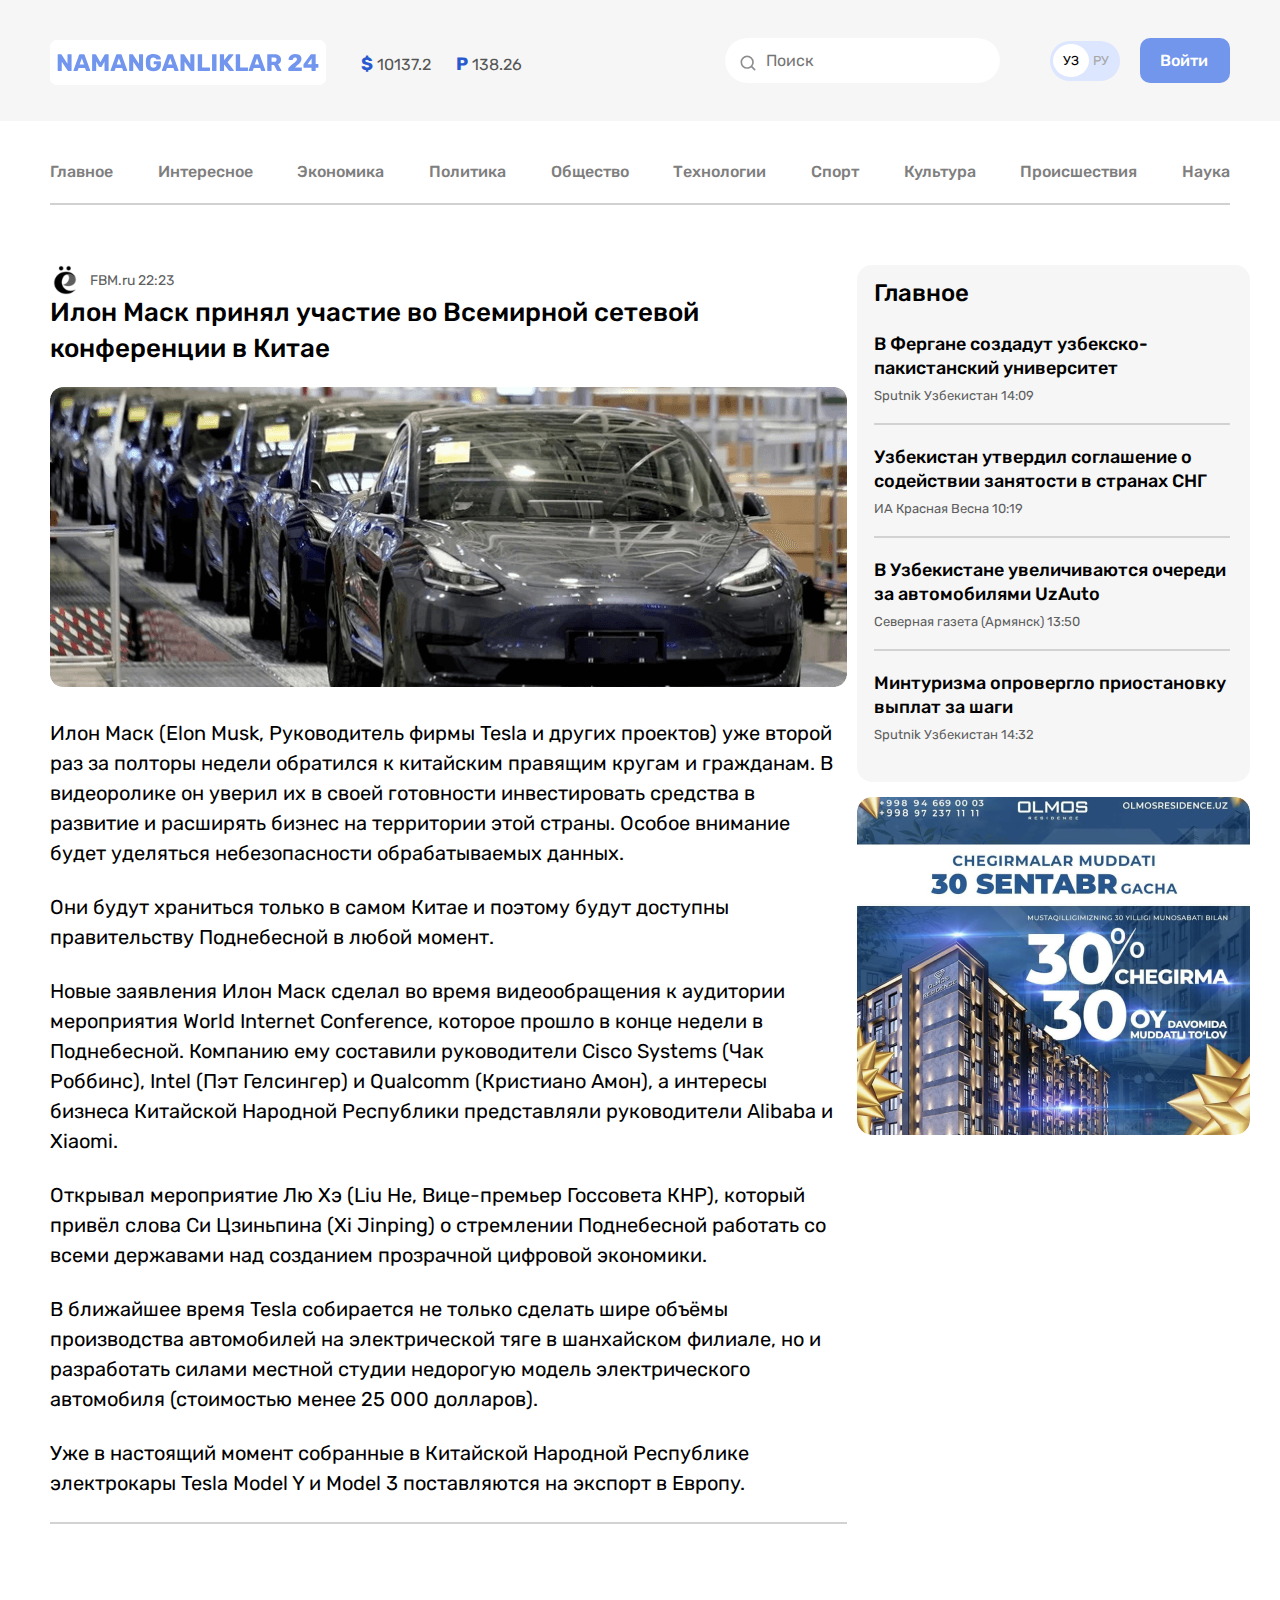
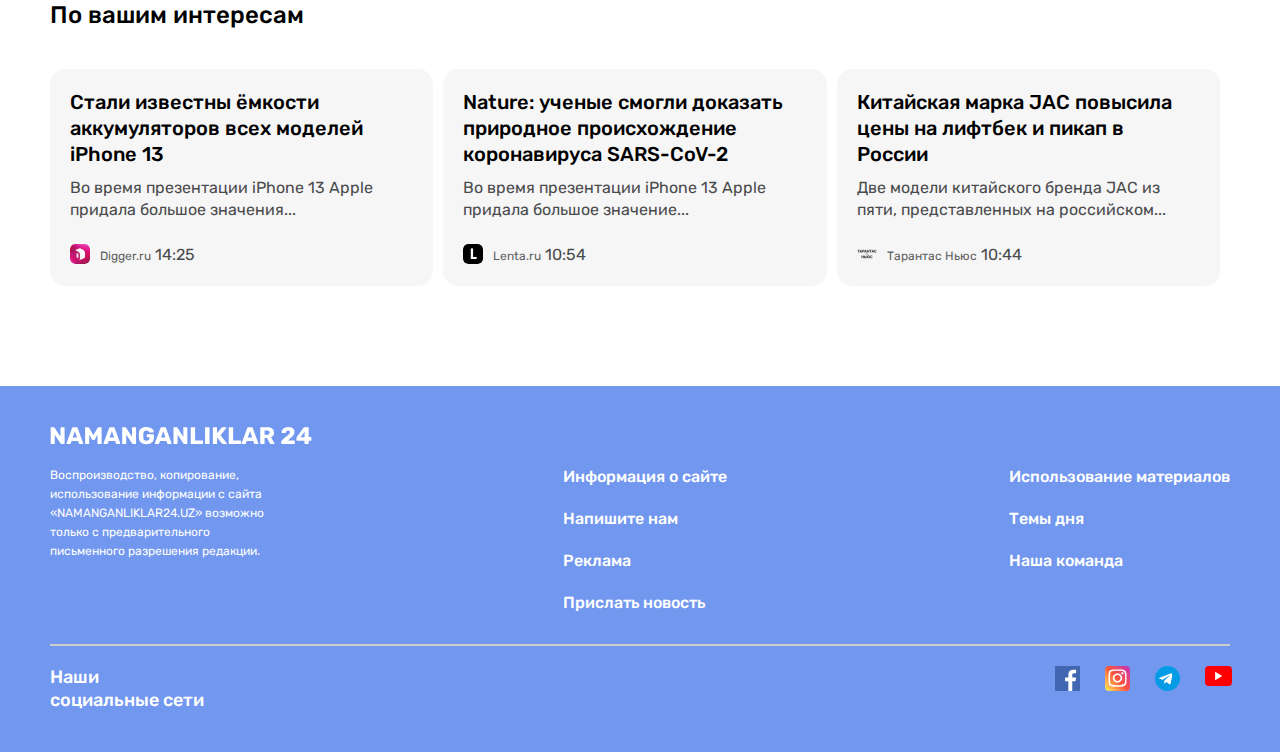
==== article.html @ f20edb1c "Add site contact, article and interecno files" ====
<!DOCTYPE html>
<html lang="ru">

<head>
  <meta charset="UTF-8" />
  <meta http-equiv="X-UA-Compatible" content="IE=edge" />
  <meta name="viewport" content="width=device-width, initial-scale=1.0" />
  <title>Namanganliklar</title>

  <!-- FONT AWESOME LINK  -->
  <link rel="stylesheet" href="https://cdnjs.cloudflare.com/ajax/libs/font-awesome/6.0.0-beta3/css/all.min.css"
    integrity="sha512-Fo3rlrZj/k7ujTnHg4CGR2D7kSs0v4LLanw2qksYuRlEzO+tcaEPQogQ0KaoGN26/zrn20ImR1DfuLWnOo7aBA=="
    crossorigin="anonymous" referrerpolicy="no-referrer" />

  <!-- GOOGLE FONTS   -->
  <link rel="preconnect" href="https://fonts.googleapis.com" />
  <link rel="preconnect" href="https://fonts.gstatic.com" crossorigin />
  <link href="https://fonts.googleapis.com/css2?family=Rubik:wght@400;500;700&display=swap" rel="stylesheet" />

  <!-- Css Styles   -->
  <link rel="stylesheet" href="css/normalize.css" />
  <link rel="stylesheet" href="css/styles.css" />
</head>

<body>

  <!-- SITE HEADER Start  -->
  <header class="site-header">
    <div class="site-header__top">
      <div class="container header-container">
        <div class="site-header-right">
          <a class="site-logo" href="index.html">
            <img class="site-logo-img" src="images/site-logo-img.svg" alt="SiteLogoRasm" width="276" height="45" />
          </a>

          <div class="rates-content">
            <div class="rates-wrap">
              <strong class="dollar-icon">$</strong>
              <span class="dollar-number">10137.2</span>
            </div>
            <div class="rates-wrap">
              <strong class="dollar-icon">P</strong>
              <span class="dollar-number">138.26</span>
            </div>
          </div>
        </div>
        <div class="site-header-left">

          <!-- GLOBAL SEARCH Start   -->
          <form class="site-global-search" action="https://echo.htmlacademy.ru">
            <input class="site-global-search-input" type="text" placeholder="Поиск" aria-label="Поиск" required />
          </form>
          <span class="selectionLang">
            <a class="langUz" href="#">уз</a>
            <a class="langRu" href="#">ру</a>
          </span>
          <a href="#" class="site-header-btn">Войти</a>
        </div>
      </div>
    </div>

    <!-- NAV Start  -->
    <nav class="site-header-nav">
      <div class="container">
        <ul class="site-nav-list">
          <li class="site-nav-item">
            <a class="site-nav-item-link" href="./index.html">Главное</a>
          </li>
          <li class="site-nav-item">
            <a class="site-nav-item-link" href="./interecno.html">Интересное</a>
          </li>
          <li class="site-nav-item">
            <a class="site-nav-item-link" href="#">Экономика</a>
          </li>
          <li class="site-nav-item">
            <a class="site-nav-item-link" href="#">Политика</a>
          </li>
          <li class="site-nav-item">
            <a class="site-nav-item-link" href="#">Общество</a>
          </li>
          <li class="site-nav-item">
            <a class="site-nav-item-link" href="#">Технологии</a>
          </li>
          <li class="site-nav-item">
            <a class="site-nav-item-link" href="#">Спорт</a>
          </li>
          <li class="site-nav-item">
            <a class="site-nav-item-link" href="#">Культура</a>
          </li>
          <li class="site-nav-item">
            <a class="site-nav-item-link" href="#">Происшествия</a>
          </li>
          <li class="site-nav-item">
            <a class="site-nav-item-link" href="#">Наука</a>
          </li>
        </ul>

        <hr class="site-line" />
      </div>
    </nav>

  </header>

  <!-- MAIN Start  -->
  <main class="site-main">

    <!-- MajorNews Section Start   -->
    <section class="majorNews">
      <div class="container">

        <div class="majorNews-container article-content">
          <di class="majorNews-article-left-cards-content">

            <div class="article-icon-content">
              <img class="article-icon-wrap-img" src="./article-images/aricle-icon.svg" alt="icon major news" width="30"
                height="30" />
              <span class="article-icon-source-info-wrap">
                <span class="article-icon-source-info">FBM.ru</span>
                <time datetime="2021-11-10T14:37:00">22:23</time>
              </span>
            </div>

            <h2 class="article-left-card-header">
              Илон Маск принял участие во Всемирной сетевой конференции в Китае
            </h2>
            <div class="majorNews-article-left-card">


              <img class="majorNews-article-left-card-img" src="./article-images/Rectangle-car-img.png"
                alt="qora mashinalar rasmi" width="797" height="300"
                srcset="./article-images/Rectangle-car-img.png 1x, ./article-images/Rectangle-car-img@2x.png 2x">

              <p class="majorNews-article-left-card-info">
                Илон Маск (Elon Musk, Руководитель фирмы Tesla и других проектов) уже второй раз за полторы недели
                обратился к китайским правящим кругам и гражданам. В видеоролике он уверил их в своей готовности
                инвестировать средства в развитие и расширять бизнес на территории этой страны. Особое внимание будет
                уделяться небезопасности обрабатываемых данных.
              </p>

              <p class="majorNews-article-left-card-info">
                Они будут храниться только в самом Китае и поэтому будут доступны правительству Поднебесной в любой
                момент.
              </p>

              <p class="majorNews-article-left-card-info">
                Новые заявления Илон Маск сделал во время видеообращения к аудитории мероприятия World Internet
                Conference, которое прошло в конце недели в Поднебесной. Компанию ему составили руководители Cisco
                Systems (Чак Роббинс), Intel (Пэт Гелсингер) и Qualcomm (Кристиано Амон), а интересы бизнеса Китайской
                Народной Республики представляли руководители Alibaba и Xiaomi.
              </p>

              <p class="majorNews-article-left-card-info">
                Открывал мероприятие Лю Хэ (Liu He, Вице-премьер Госсовета КНР), который привёл слова Си Цзиньпина (Xi
                Jinping) о стремлении Поднебесной работать со всеми державами над созданием прозрачной цифровой
                экономики.
              </p>

              <p class="majorNews-article-left-card-info">
                В ближайшее время Tesla собирается не только сделать шире объёмы производства автомобилей на
                электрической тяге в шанхайском филиале, но и разработать силами местной студии недорогую модель
                электрического автомобиля (стоимостью менее 25 000 долларов).
              </p>

              <p class="majorNews-article-left-card-info info-last-child">
                Уже в настоящий момент собранные в Китайской Народной Республике электрокары Tesla Model Y и Model 3
                поставляются на экспорт в Европу.
              </p>

              <hr class="majorNews-article-line">
            </div>
          </di>

          <div class="majorNews-right-cards-content">
            <div class="majorNews-right-card">
              <dl>
                <dt>
                  <h3 class="majorNews-right-card-heading">Главное</h3>
                </dt>
              </dl>

              <div class="majorNews-right-card-info-wrap">
                <h3 class="majorNews-right-card-title">
                  В Фергане создадут узбекско-пакистанский университет
                </h3>
                <p class="majorNews-right-card-subtitle">
                  Sputnik Узбекистан 14:09
                </p>
              </div>

              <hr class="majorNews-right-card-line" />

              <div class="majorNews-right-card-info-wrap">
                <h3 class="majorNews-right-card-title">
                  Узбекистан утвердил соглашение о содействии занятости в
                  странах СНГ
                </h3>
                <p class="majorNews-right-card-subtitle">
                  ИА Красная Весна 10:19
                </p>
              </div>

              <hr class="majorNews-right-card-line" />

              <div class="majorNews-right-card-info-wrap">
                <h3 class="majorNews-right-card-title">
                  В Узбекистане увеличиваются очереди за автомобилями UzAuto
                </h3>
                <p class="majorNews-right-card-subtitle">
                  Северная газета (Армянск) 13:50
                </p>
              </div>

              <hr class="majorNews-right-card-line" />

              <div class="majorNews-right-card-info-wrap">
                <h3 class="majorNews-right-card-title">
                  Минтуризма опровергло приостановку выплат за шаги
                </h3>
                <p class="majorNews-right-card-subtitle">
                  Sputnik Узбекистан 14:32
                </p>
              </div>
            </div>

            <aside class="majorNews-rihgt-aside">
              <img class="majorNews-rihgt-aside-img" src="./images/majorNews-aside-img.png" alt="reklama rasmlari"
                srcset="
                    ./images/majorNews-aside-img.png    1x,
                    ./images/majorNews-aside-img@2x.png 2x
                  " />
            </aside>
          </div>
        </div>

      </div>

      <div class="container">
        <h3 class="acticle-cards-list-header">По вашим интересам</h3>
        <ul class="article-cards-list">

          <li class="article-cards-item">
            <h3 class="article-cards-item-title">Стали известны ёмкости аккумуляторов всех моделей iPhone 13</h3>
            <p class="article-cards-item-subtitle">Во время презентации iPhone 13 Apple придала большое значения...</p>

            <div class="majorNews-card-footer">
              <img class="majorNews-card-info-img-icon" src="./images/digger-logo.svg" alt="icon major news" width="20"
                height="20" />
              <div class="majorNews-card-source-wrapper">
                <span class="majorNews-card-source-info">Digger.ru</span>
                <time datetime="2021-11-10T14:37:00">14:25</time>
              </div>
            </div>
          </li>

          <li class="article-cards-item">
            <h3 class="article-cards-item-title">Nature: ученые смогли доказать природное происхождение коронавируса
              SARS-CoV-2</h3>
            <p class="article-cards-item-subtitle">Во время презентации iPhone 13 Apple придала большое значение...</p>

            <div class="majorNews-card-footer">
              <img class="majorNews-card-info-img-icon" src="./images/lenta-logo.svg" alt="icon major news" width="20"
                height="20" />
              <div class="majorNews-card-source-wrapper">
                <span class="majorNews-card-source-info">Lenta.ru</span>
                <time datetime="2021-11-10T14:37:00">10:54</time>
              </div>
            </div>
          </li>

          <li class="article-cards-item">
            <h3 class="article-cards-item-title">Китайская марка JAC повысила цены на лифтбек и пикап в <br> России</h3>
            <p class="article-cards-item-subtitle">Две модели китайского бренда JAC из пяти, представленных на
              российском...</p>

            <div class="majorNews-card-footer">
              <img class="majorNews-card-info-img-icon" src="./images/Тарантас-logo.svg" alt="icon major news"
                width="20" height="20" />
              <div class="majorNews-card-source-wrapper">
                <span class="majorNews-card-source-info">Тарантас Ньюс</span>
                <time datetime="2021-11-10T14:37:00">10:44</time>
              </div>
            </div>
          </li>

        </ul>
      </div>

    </section>
  </main>

  <!-- SITE FOOTER START  -->
  <footer class="site-footer">

    <div class="container">
      <a class="site-footer-logo-link" href="#">
        <img class="site-footer-logo-img" src="./images/site-logo-footer.svg" alt="site logo">
      </a>

      <div class="site-footer-top-list">
        <div class="site-footer-top-item">
          <p class="site-footer-top-item-info">
            Воспроизводство, копирование, использование информации с сайта «NAMANGANLIKLAR24.UZ» возможно только с
            предварительного письменного разрешения редакции.
          </p>
        </div>

        <div class="site-footer-top-item">

          <ul class="site-footer-top-links-list">
            <li class="site-footer-top-links-item">
              <a class="site-footer-top-link" href="#">Информация о сайте</a>
            </li>
            <li class="site-footer-top-links-item">
              <a class="site-footer-top-link" href="./contact.html">Напишите нам</a>
            </li>
            <li class="site-footer-top-links-item">
              <a class="site-footer-top-link" href="#">Реклама</a>
            </li>
            <li class="site-footer-top-links-item">
              <a class="site-footer-top-link" href="#">Прислать новость</a>
            </li>

          </ul>
        </div>

        <div class="site-footer-top-item">

          <ul class="site-footer-top-links-list">
            <li class="site-footer-top-links-item">
              <a class="site-footer-top-link" href="#">Использование материалов</a>
            </li>
            <li class="site-footer-top-links-item">
              <a class="site-footer-top-link" href="#">Темы дня</a>
            </li>
            <li class="site-footer-top-links-item">
              <a class="site-footer-top-link" href="#">Наша команда</a>
            </li>
          </ul>

        </div>
      </div>

      <hr class="site-footer-line">

      <div class="site-footer-bottom">
        <div class="site-footer-title-wrap">
          <h4 class="site-footer-bottom-title">Наши<br> социальные сети</h4>
        </div>

        <ul class="site-footer-socials-list">
          <li class="site-footer-socials-item">
            <a class="site-footer-social-item-link" href="#">
              <img class="site-footer-social-img facebook-icon" src="./images/facebook-icon.svg" alt="facebook rasmi">
            </a>
          </li>

          <li class="site-footer-socials-item">
            <a class="site-footer-social-item-link" href="#">
              <img class="site-footer-social-img instagramm-icon" src="./images/instagramm-icon.svg"
                alt="istagramm rasmi">
            </a>
          </li>

          <li class="site-footer-socials-item">
            <a class="site-footer-social-item-link" href="#">
              <img class="site-footer-social-img telegramm-icon" src="./images/telegramm-icon.svg" alt="telegram rasmi">
            </a>
          </li>

          <li class="site-footer-socials-item">
            <a class="site-footer-social-item-link" href="#">
              <img class="site-footer-social-img youtebe-icon" src="./images/youtebe.svg" alt="youtebe rasmi">
            </a>
          </li>

        </ul>
      </div>
    </div>
    </div>
  </footer>


</body>

</html>
---- css/styles.css ----
/* _______________________________ B.R.R ______________________________________ */
/* GLOBAL CSS  */
* {
  margin: 0;
  padding: 0;
  box-sizing: border-box !important;
}

*:focus {
  outline: 2px dotted blue;
  outline-offset: 3px;
}

html {
  height: 100%;
}

body {
  display: flex;
  flex-direction: column;
  height: 100%;
  margin: 0;
  padding: 0;
  background-color: #fff;
  font-family: "Rubik", "Arial", sans-serif;
  font-size: 16px;
  font-weight: 400;
  line-height: 22px;
  color: #4a4b4c;
}

.container {
  width: 100%;
  max-width: 1300px;
  margin-left: auto;
  margin-right: auto;
  padding-left: 50px;
  padding-right: 50px;
  box-sizing: border-box;
}

/* SITE HEADER Css Start   */
.site-header__top {
  background-color: #f6f6f6;
  padding-top: 30px;
  padding-bottom: 30px;
}

.header-container {
  display: flex;
  align-items: center;
  justify-content: space-between;
}

.site-header-right {
  display: flex;
}

.site-logo {
  text-decoration: none;
  padding-top: 10px;
}

.site-logo-img {
  width: 276px;
  height: 45px;
  border-radius: 7px;
  background-color: #fff;
}

.rates-content {
  display: flex;
  align-items: center;
  justify-content: space-between;
  margin-left: 35px;
  margin-top: 8px;
}

.rates-wrap {
  margin: 0;
  padding: 0;
  margin-left: 25px;
  padding-top: 13px;
  margin-bottom: 13px;
}

.rates-wrap:not(:last-child) {
  margin-left: 0px;
}

.dollar-icon {
  font-style: normal;
  font-weight: bold;
  font-size: 18px;
  line-height: 19px;
  color: #2959ce;
}

.dollar-number {
  color: #555;
  font-size: 16px;
}

.site-header-left {
  display: flex;
}

/* GLOBAL SEARCH CSS Start   */
.site-global-search {
  margin-right: 25px;
}

.site-global-search-input {
  width: 275px;
  height: 45px;
  border-radius: 60px;
  line-height: normal;
  border: 0px;
  padding: 15px 0px 15px 41px;
  background-image: url("/images/site-header-search.icon.svg");
  background-repeat: no-repeat;
  background-position-x: 15px;
  background-position-y: 17px;
}

.selectionLang {
  width: 70px;
  height: 40px;
  display: inline-block;
  padding: 0px;
  padding-top: 8px;
  padding-left: 2px;
  background-color: #dce6ff;
  border-radius: 39px;
  text-align: center;
  margin-left: 25px;
  margin-top: 3px;
}

.langUz {
  width: 30px;
  height: 30px;
  margin-top: 5px;
  margin-left: -10px;
  padding: 9px 10px;
  background-color: #fff;
  text-decoration: none;
  border-radius: 50%;
  font-style: normal;
  font-weight: normal;
  font-size: 13px;
  line-height: 15px;
  color: #000;
  text-transform: uppercase;
}

.langRu {
  padding: 0;
  margin-top: 5px;
  text-decoration: none;
  font-style: normal;
  font-weight: normal;
  font-size: 13px;
  line-height: 15px;
  color: #a6a6a6;
  text-transform: uppercase;
}

.site-header-btn {
  width: 90px;
  height: 45px;
  border-radius: 10px;
  border: 0px;
  padding: 13px 20px;
  background-color: #7296ec;
  color: #fff;
  font-style: normal;
  font-weight: 500;
  font-size: 16px;
  line-height: 19px;
  margin-left: 20px;
  text-decoration: none;
}

.site-header-btn:hover {
  opacity: 0.8;
}

.site-header-btn:hover {
  opacity: 0.6;
}

/* SITE NAV Css Start  */
.site-header-nav {
  padding-top: 40px;
}

.site-nav-list {
  display: flex;
  flex-wrap: wrap;
  justify-content: space-between;
  list-style-type: none;
  margin: 0;
  padding: 0;
}
.site-nav-item:not(:first-child) {
  margin-left: 34.5px;
  padding-bottom: 20px;
}

.site-nav-item-link {
  text-decoration: none;
  font-style: normal;
  font-weight: 500;
  text-align: center;
  color: #7f7f7f;
}

.site-nav-item-link:hover {
  color: #2959ce;
  opacity: 0.8;
}

.site-nav-item-link:active {
  opacity: 0.6;
}

.site-line {
  border: 0px;
  height: 2px;
  background-color: #d1d1d1;
}

/* SITE ASIDE Css Strat   */
.site-header-aside {
  padding: 30px;
  margin-top: 10px;
  background-color: #fff;
}

.aside-banner-link {
  display: flex;
}

.aside-banner-img {
  width: 100%;
  display: block;
  border-radius: 9px;
  object-fit: contain;
}

.aside-banner-img:hover {
  opacity: 0.8;
}

.aside-banner-img:active {
  opacity: 0.6;
}

/* SITE MAIN CSS Start   */
.site-main {
  flex-grow: 1;
}

/* NEW SECTION CSS Start  */
.top-news {
  padding-top: 50px;
}

.news-grid {
  display: flex;
  flex-wrap: wrap;
  margin-left: -10px;
}

.news-grid-aricle {
  display: flex;
  flex-direction: column;
  width: 393px;
  padding: 20px 17px 15px;
  margin-left: 10px;
  margin-bottom: 10px;
}

.news-grid-card {
  background-color: #f6f6f6;
  border-radius: 15px;
}

.news-card-title {
  font-size: 20px;
  font-weight: 500;
  line-height: 26px;
  margin-top: 0;
  margin-bottom: 10px;
}

.news-card-title-link {
  text-decoration: none;
  color: #000;
}

.news-card-title-link:hover {
  color: #2959ce;
  opacity: 0.8;
}

.news-card-title-link:active {
  opacity: 0.6;
}

.news-card-text {
  margin-top: 0;
  margin-bottom: 15px;
}

.news-card-img-link {
  display: flex;
  margin-top: auto;
}

.news-card-img {
  display: inline-block;
  width: 100%;
  margin-bottom: 15px;
  border-radius: 10px;
  object-fit: contain;
}

.news-card-img:hover {
  opacity: 0.8;
}

.news-card-img:active {
  opacity: 0.6;
}

.article-card-footer {
  display: flex;
  align-items: center;
}

.card-footer-source-icon-img {
  margin-right: 10px;
}

/* SITE ASIDE CSS START  */
.aside-container {
  padding-top: 60px;
  display: flex;
  align-items: center;
  justify-content: center;
}

.site-aside-content {
  width: 100%;
  max-width: 1050px;
  background-image: url("../images/aside-card-img.png");
  background-repeat: no-repeat;
  display: flex;
}

.site-aside-text {
  margin: 0;
  padding: 24px 397px 2px 29px;
  font-style: normal;
  font-weight: 500;
  font-size: 20px;
  line-height: 26px;
  color: #000000;
}

.site-aside-link {
  margin: 25px 71px 25px 0px;
  padding: 13px 30px;
  display: inline-block;
  font-style: normal;
  font-weight: 500;
  font-size: 20px;
  line-height: 24px;
  color: #ffffff;
  background-color: #f78b3b;
  border-radius: 10px;
  text-decoration: none;
}

.site-aside-link:hover {
  opacity: 0.8;
}

.site-aside-link:active {
  opacity: 0.6;
}

/* Major section css strart  */
.majorNews {
  padding-top: 60px;
  padding-bottom: 100px;
}

.majorNews-container {
  display: flex;
  padding-bottom: 17px;
}

.majorNews-heading {
  margin: 0;
  padding: 0;
  margin-bottom: 20px;
  font-style: normal;
  font-weight: 500;
  font-size: 24px;
  line-height: 28px;
  color: #000;
}

.majorNews-left-cards-content {
  margin: 0;
  padding: 0;
}

.majorNews-card {
  margin: 0;
  padding: 0;
  margin-bottom: 10px;
  margin-right: 10px;
  display: flex;
  align-items: center;
  background-color: #f6f6f6;
  border-radius: 15px;
}

.majorNews-card:last-child {
  position: relative;
}

.majorNews-card-img-wrap {
  padding: 0;
  margin: 0;
}

.majorNews-card-img {
  margin: 0;
  border-radius: 10px;
  width: 210px;
  height: 165px;
  margin: 20px 0px 20px 17px;
  object-fit: contain;
}

.majorNews-card-info-wrap {
  margin: 20px;
}

.majorNews-card-info-title {
  margin: 0;
  padding: 0;
  padding-bottom: 10px;
  font-style: normal;
  font-weight: 500;
  font-size: 20px;
  line-height: 26px;
  color: #000;
}

.majorNews-card-info-subtitle {
  margin: 0;
  padding: 0;
  padding-bottom: 15px;
  font-style: normal;
  font-weight: normal;
  font-size: 16px;
  line-height: 22px;
  color: #4a4b4c;
}

.majorNews-card-footer {
  display: flex;
}

.majorNews-card-info-img-icon {
  width: 20px;
  height: 20px;
  margin-right: 10px;
  border-radius: 5px;
}

.majorNews-card-source-info {
  font-style: normal;
  font-weight: normal;
  font-size: 12px;
  line-height: 14px;
  color: #5e5f61;
}

.majorNews-right-cards-content {
  margin: 0;
  padding: 0;
}

.majorNews-right-card {
  background-color: #f6f6f6;
  border-radius: 15px;
  margin: 0;
  margin-bottom: 15px;
  padding: 0;
  padding: 14px 20px 20px 17px;
}

.majorNews-right-card-heading {
  margin: 0;
  padding: 0;
  margin-bottom: 25px;
  font-style: normal;
  font-weight: 500;
  font-size: 24px;
  line-height: 28px;
  color: #000;
}

.majorNews-right-card-title {
  margin: 0;
  padding: 0;
  margin-bottom: 8px;
  font-style: normal;
  font-weight: 500;
  font-size: 18px;
  line-height: 24px;
  color: #000;
}

.majorNews-card-info-title-link {
  text-decoration: none;
  color: #000;
}

.majorNews-card-info-title-link:hover {
  color: #7296ec;
}

.majorNews-card-info-title-link:active {
  opacity: 0.6;
}

.majorNews-right-card-subtitle {
  margin: 0;
  padding: 0;
  padding-bottom: 20px;
  font-style: normal;
  font-weight: normal;
  font-size: 13px;
  line-height: 15px;
  color: #5e5f61;
}

.majorNews-right-card-line {
  margin: 0;
  padding: 0;
  border: 0px;
  background-color: #d2d2d2;
  height: 2px;
  margin-bottom: 20px;
}

.majorNews-rihgt-aside {
  display: flex;
  margin: 0;
  padding: 0;
}

.majorNews-rihgt-aside-img {
  border-radius: 15px;
  width: 393px;
  height: 338px;
  object-fit: contain;
}

.majorNews-card-link {
  margin: 0;
  padding: 17px 343px;
  font-style: normal;
  font-weight: 500;
  font-size: 16px;
  line-height: 19px;
  color: #000;
  text-decoration: none;
  background-color: #eaeaea;
  border-radius: 10px;
}

.majorNews-card-link:hover {
  opacity: 0.8;
}

.majorNews-card-link:active {
  opacity: 0.6;
}

/* INTERECNO SECTION CSS START  */
.interecno-link {
  color: #039bff;
}

.interecno-section {
  padding-top: 10px;
}

.interecno-aside-images {
  width: 393px;
  height: 553px;
  display: flex;
  object-fit: contain;
}

/* ARICLE Section Css Start  */
.majorNews-article-left-cards-content {
  margin: 0;
  padding: 0;
  width: 797px;
  margin-right: 10px;
}

.article-icon-content {
  display: flex;
  align-items: center;
}

.article-icon-wrap-img {
  width: 30px;
  height: 30px;
  border-radius: 5px;
  margin-right: 10px;
}

.article-icon-source-info-wrap {
  font-weight: normal;
  font-size: 14px;
  line-height: 17px;
  color: #5e5f61;
}

.article-left-card-header {
  font-weight: 500;
  font-size: 26px;
  line-height: 36px;
  margin-bottom: 20px;
  color: #000;
}

.majorNews-article-left-card-img {
  width: 797px;
  height: 300px;
  border-radius: 13px;
  margin-bottom: 25px;
}

.majorNews-article-left-card-info {
  margin-bottom: 24px;
  font-weight: normal;
  font-size: 20px;
  line-height: 30px;
  color: #000000;
}

.info-last-child {
  margin-bottom: 50;
}

.majorNews-article-line {
  border: 0;
  height: 2px;
  background-color: #d2d2d2;
  margin-bottom: 60px;
}

/* ARTICLE CARDS LIST CSS START  */
.acticle-cards-list-header {
  font-weight: 500;
  font-size: 24px;
  line-height: 28px;
  margin-bottom: 40px;
  color: #000;
}

.article-cards-list {
  margin: 0;
  padding: 0;
  display: flex;
  list-style-type: none;
}

.article-cards-item {
  margin: 0;
  padding: 0;
  padding: 20px;
  width: 393px;
  background-color: #f6f6f6;
  border-radius: 15px;
  margin-right: 10px;
}

.article-cards-item-title {
  margin: 0;
  padding: 0;
  font-weight: 500;
  font-size: 20px;
  line-height: 26px;
  color: #000000;
  margin-bottom: 10px;
}

.article-cards-item-subtitle {
  margin: 0;
  padding: 0;
  font-weight: normal;
  font-size: 16px;
  line-height: 22px;
  color: #4a4b4c;
  margin-bottom: 23px;
}

/* CONTACT SECTION CSS Start  */
.contact-section {
  padding-bottom: 100px;
}

.contact-cards-content-heading {
  margin: 0;
  padding: 0;
  padding-top: 60px;
  padding-bottom: 20px;
  font-style: normal;
  font-weight: 500;
  font-size: 24px;
  line-height: 28px;
  color: #000000;
}

.contact-cards-content {
  display: flex;
  justify-content: space-between;
}

.card-top-input-wrapper {
  display: flex;
}

.card-name-input {
  width: 343px;
  margin: 0;
  padding: 18px 20px;
  margin-right: 10px;
  margin-bottom: 10px;
  background-color: #ffffff;
  border: 1px solid rgba(0, 0, 0, 0.2);
  box-sizing: border-box;
  border-radius: 10px;
  opacity: 0.5;
}

.email-inp {
  display: inline-block;
  width: 696px;
  opacity: 0.5;
}

.card-textarea-input {
  padding: 18px 0px 143px 20px;
  display: block;
  width: 696px;
  background-color: #ffffff;
  border: 1px solid rgba(0, 0, 0, 0.2);
  box-sizing: border-box;
  border-radius: 10px;
  margin-bottom: 20px;
  opacity: 0.5;
}

.contact-button {
  font-weight: 500;
  font-size: 16px;
  line-height: 19px;
  color: #ffffff;
  padding: 17px 30px;
  background-color: #7297ef;
  border-radius: 10px;
  border: 0;
}

.contact-button:hover{
  opacity: 0.8;
}

.contact-button:active{
  opacity: 0.6;
}

.contact-card-right {
  width: 494px;
  height: 310px;
  background-color: #f6f6f6;
  border-radius: 10px;
  padding: 40px 25px 40px 25px;
}

.contact-card-right-title {
  margin: 0;
  padding: 0;
  margin-bottom: 7px;
  font-weight: 500;
  font-size: 20px;
  line-height: 24px;
  color: #000000;
}

.contact-card-right-subtitle {
  margin: 0;
  padding: 0;
  margin-bottom: 20px;
  font-weight: normal;
  font-size: 16px;
  line-height: 19px;
  color: #000000;
}

.contact-card-right-line {
  margin: 0;
  padding: 0;
  margin-bottom: 20px;
  border: 0px;
  height: 2px;
  background-color: #d2d2d2;
}

/* SITE FOOTER CSS START   */
.site-footer {
  margin: 0;
  padding: 0;
  background-color: #7297ef;
  display: flex;
  padding-top: 40px;
}

.site-footer-logo-link {
  margin: 0;
  padding: 0;
  text-decoration: none;
  display: inline-block;
  margin-bottom: 15px;
}

.site-footer-logo-img {
  margin: 0;
  padding: 0;
  display: flex;
}

.site-footer-top-list {
  display: flex;
  align-items: start;
  justify-content: space-between;
  margin-bottom: 30px;
}

.site-footer-top-item-info {
  margin: 0;
  padding: ;
  width: 230px;
  font-weight: normal;
  font-size: 12px;
  line-height: 19px;
  color: #ffffff;
}

.site-footer-top-links-list {
  margin: 0;
  padding: 0;
  list-style-type: none;
}

.site-footer-top-links-item {
  margin: 0;
  padding: 0;
  margin-bottom: 20px;
}

.site-footer-top-links-item:last-child {
  margin-bottom: 0px;
}

.site-footer-top-link {
  margin: 0;
  padding: 0;
  display: inline-block;
  text-decoration: none;
  font-weight: 500;
  font-size: 16px;
  line-height: 19px;
  color: #ffffff;
}

.site-footer-top-link:hover{
  color:#4267b2;
}

.site-footer-top-link:active{
  opacity: 0.6;
}

.site-footer-line {
  border: 0px;
  height: 1.5px;
  background-color: #cecece;
  margin-bottom: 20px;
}

.site-footer-bottom {
  display: flex;
  justify-content: space-between;
}

.site-footer-title-wrap {
  width: 165px;
  margin-bottom: 40px;
}

.site-footer-bottom-title {
  font-style: normal;
  font-weight: 500;
  font-size: 18px;
  line-height: 23px;
  color: #ffffff;
}

.site-footer-socials-list {
  margin: 0;
  padding: 0;
  list-style-type: none;
  display: flex;
}

.site-footer-socials-item {
  margin: 0;
  padding: 0;
  margin-left: 25px;
  display: inline-block;
  width: 25px;
  height: 25px;
}

.site-footer-social-item-link {
  margin: 0;
  padding: 0;
  display: inline-block;
  width: 25px;
  height: 25px;
  text-decoration: none;
  text-align: center;
}

.site-footer-social-img {
  display: flex;
  width: 25px;
  height: 25px;
  text-align: center;
}

.facebook-icon {
  background-color: #4267b2;
  padding: 3px 3px 0px 10px;
}

.instagramm-icon {
  background: linear-gradient(
    49.12deg,
    #ffdd55 6.62%,
    #ff543e 50.06%,
    #c837ab 93.5%
  );
  padding: 3.3px;
  border-radius: 4px;
}

.telegramm-icon {
  background-color: #039be5;
  border-radius: 50%;
  padding: 5px 7px 5px 4px;
}

.youtebe-icon {
  width: 27px;
  height: 20px;
  background-color: red;
  padding: 5px 6px 5px 7px;
  border-radius: 4px;
}
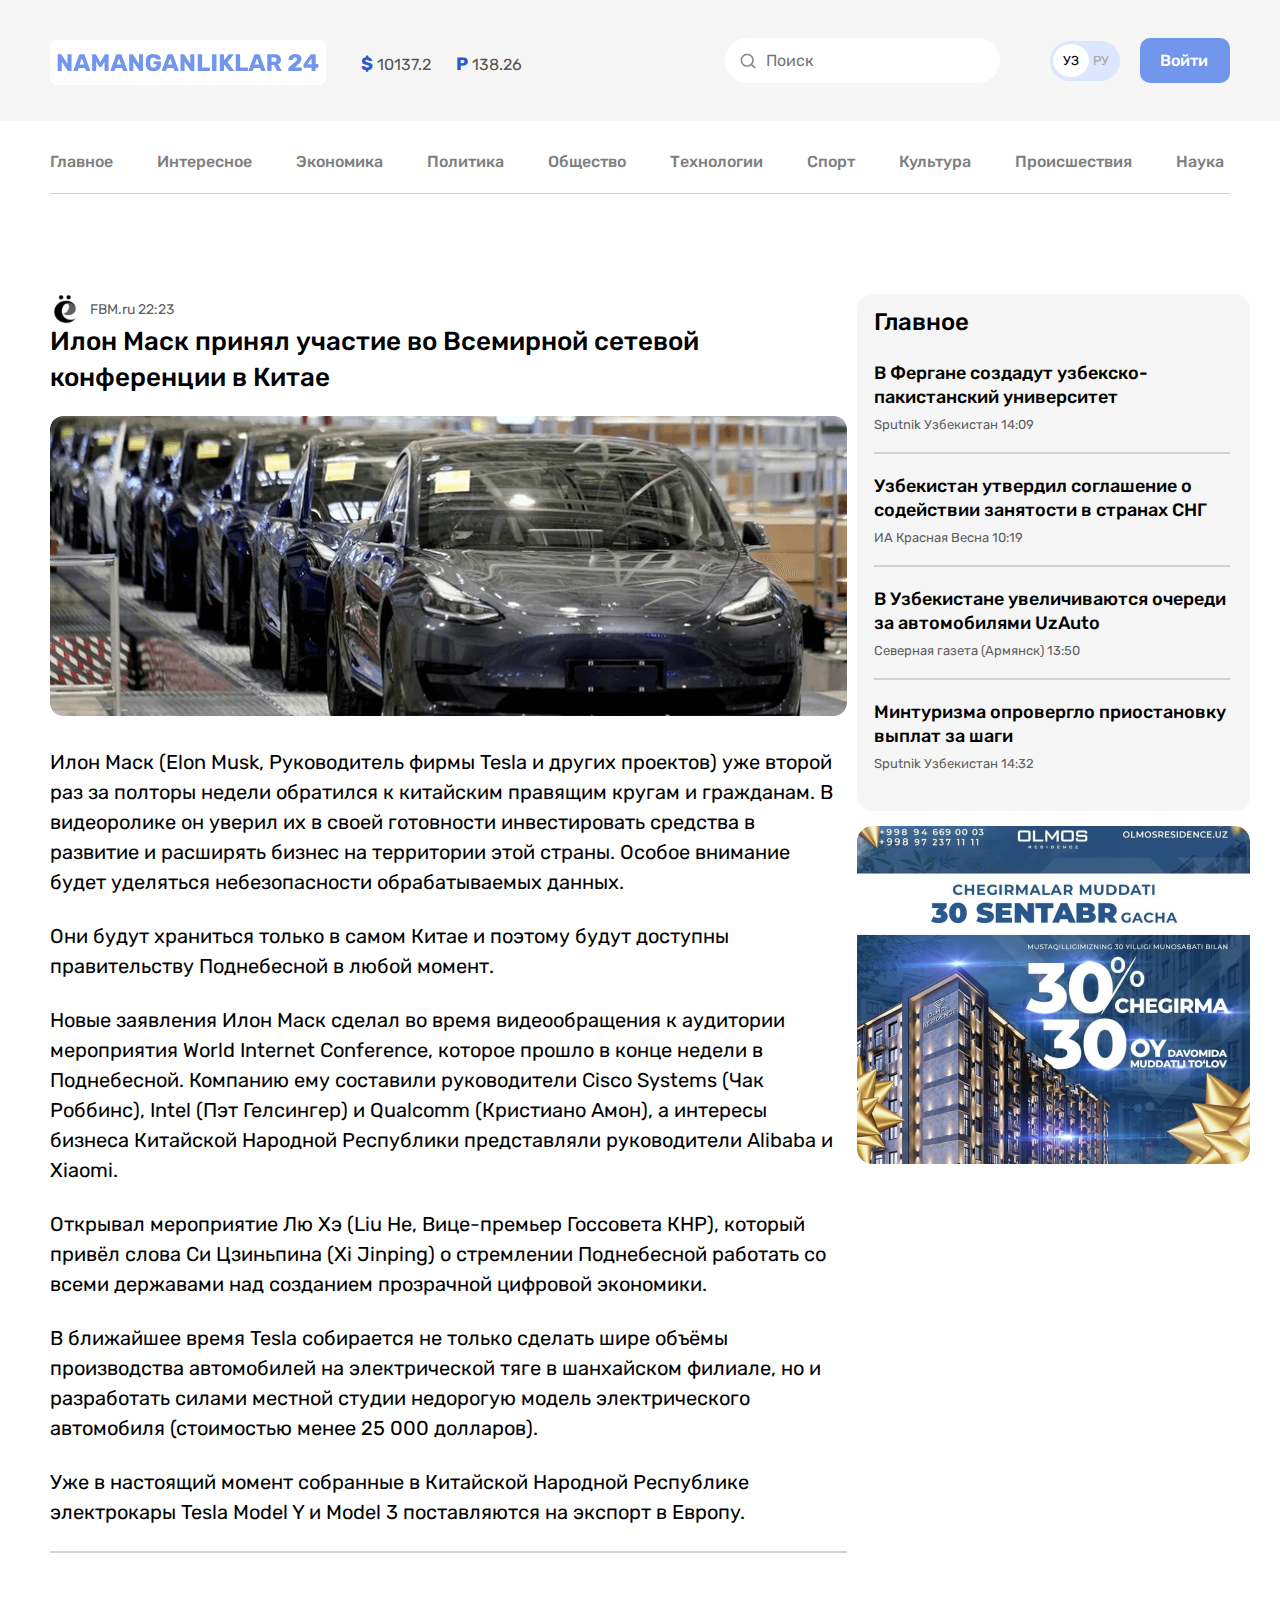
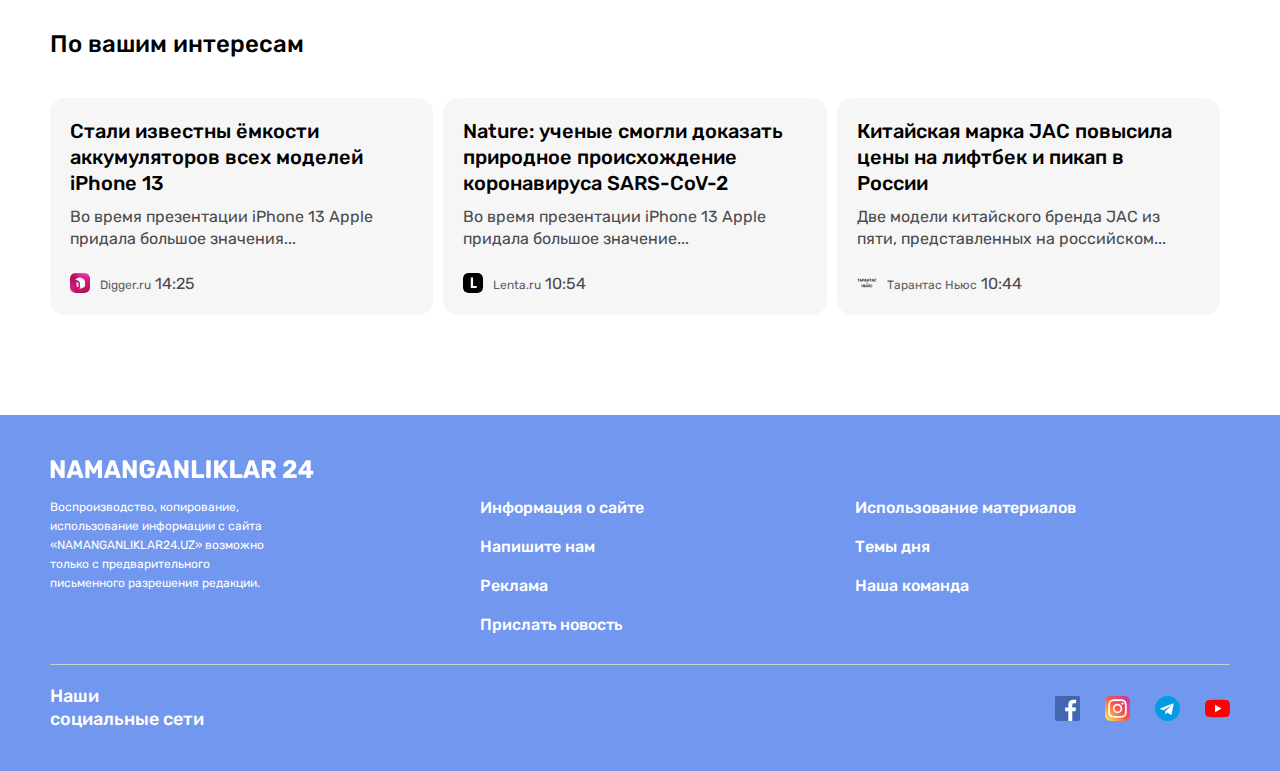
==== commit 08c19808: "Add site footer styles" ====
--- a/article.html
+++ b/article.html
@@ -27,7 +27,7 @@
   <!-- SITE HEADER Start  -->
   <header class="site-header">
     <div class="site-header__top">
-      <div class="container header-container">
+      <div class="site-header-container container">
         <div class="site-header-right">
           <a class="site-logo" href="index.html">
             <img class="site-logo-img" src="images/site-logo-img.svg" alt="SiteLogoRasm" width="276" height="45" />
@@ -60,44 +60,44 @@
     </div>
 
     <!-- NAV Start  -->
-    <nav class="site-header-nav">
-      <div class="container">
-        <ul class="site-nav-list">
-          <li class="site-nav-item">
-            <a class="site-nav-item-link" href="./index.html">Главное</a>
-          </li>
-          <li class="site-nav-item">
-            <a class="site-nav-item-link" href="./interecno.html">Интересное</a>
-          </li>
-          <li class="site-nav-item">
-            <a class="site-nav-item-link" href="#">Экономика</a>
-          </li>
-          <li class="site-nav-item">
-            <a class="site-nav-item-link" href="#">Политика</a>
-          </li>
-          <li class="site-nav-item">
-            <a class="site-nav-item-link" href="#">Общество</a>
-          </li>
-          <li class="site-nav-item">
-            <a class="site-nav-item-link" href="#">Технологии</a>
-          </li>
-          <li class="site-nav-item">
-            <a class="site-nav-item-link" href="#">Спорт</a>
-          </li>
-          <li class="site-nav-item">
-            <a class="site-nav-item-link" href="#">Культура</a>
-          </li>
-          <li class="site-nav-item">
-            <a class="site-nav-item-link" href="#">Происшествия</a>
-          </li>
-          <li class="site-nav-item">
-            <a class="site-nav-item-link" href="#">Наука</a>
-          </li>
-        </ul>
-
-        <hr class="site-line" />
-      </div>
-    </nav>
+    <div class="container">
+        <nav class="site-header-nav">
+          <ul class="site-nav-list">
+            <li class="site-nav-item">
+              <a class="site-nav-item-link" href="./index.html">Главное</a>
+            </li>
+            <li class="site-nav-item">
+              <a class="site-nav-item-link" href="./interecno.html">Интересное</a>
+            </li>
+            <li class="site-nav-item">
+              <a class="site-nav-item-link" href="./interecno.html">Экономика</a>
+            </li>
+            <li class="site-nav-item">
+              <a class="site-nav-item-link" href="./interecno.html">Политика</a>
+            </li>
+            <li class="site-nav-item">
+              <a class="site-nav-item-link" href="./interecno.html">Общество</a>
+            </li>
+            <li class="site-nav-item">
+              <a class="site-nav-item-link" href="./interecno.html">Технологии</a>
+            </li>
+            <li class="site-nav-item">
+              <a class="site-nav-item-link" href="./interecno.html">Спорт</a>
+            </li>
+            <li class="site-nav-item">
+              <a class="site-nav-item-link" href="./interecno.html">Культура</a>
+            </li>
+            <li class="site-nav-item">
+              <a class="site-nav-item-link" href="./interecno.html">Происшествия</a>
+            </li>
+            <li class="site-nav-item">
+              <a class="site-nav-item-link" href="./interecno.html">Наука</a>
+            </li>
+  
+          </ul>
+
+      </nav>
+    </div>
 
   </header>
 
@@ -292,93 +292,93 @@
   <footer class="site-footer">
 
     <div class="container">
-      <a class="site-footer-logo-link" href="#">
-        <img class="site-footer-logo-img" src="./images/site-logo-footer.svg" alt="site logo">
-      </a>
-
-      <div class="site-footer-top-list">
-        <div class="site-footer-top-item">
-          <p class="site-footer-top-item-info">
-            Воспроизводство, копирование, использование информации с сайта «NAMANGANLIKLAR24.UZ» возможно только с
-            предварительного письменного разрешения редакции.
-          </p>
-        </div>
-
-        <div class="site-footer-top-item">
-
-          <ul class="site-footer-top-links-list">
-            <li class="site-footer-top-links-item">
-              <a class="site-footer-top-link" href="#">Информация о сайте</a>
-            </li>
-            <li class="site-footer-top-links-item">
-              <a class="site-footer-top-link" href="./contact.html">Напишите нам</a>
-            </li>
-            <li class="site-footer-top-links-item">
-              <a class="site-footer-top-link" href="#">Реклама</a>
-            </li>
-            <li class="site-footer-top-links-item">
-              <a class="site-footer-top-link" href="#">Прислать новость</a>
-            </li>
-
+      <div class="site-footer-logo-wrapper">
+        <a class="site-footer-logo-link" href="#">
+          <img class="site-footer-logo-img" src="./images/site-logo-footer.svg" alt="site logo" width="264" height="28">
+        </a>
+      </div>
+
+      <div class="site-footer-about-info-wrapper">
+        <div class="site-footer-about">
+          Воспроизводство, копирование, использование информации с сайта «NAMANGANLIKLAR24.UZ» возможно только с
+          предварительного письменного разрешения редакции.
+        </div>
+        
+        <div class="site-footer-links-wrapper">
+          <ul class="site-footer-links-list">
+            <li class="site-footer-links-item">
+              <a class="site-footer-item-link"  href="#">
+                Информация о сайте
+              </a>
+            </li>
+            <li class="site-footer-links-item">
+              <a class="site-footer-item-link"  href="./contact.html">
+                Напишите нам
+              </a>
+            </li>
+            <li class="site-footer-links-item">
+              <a class="site-footer-item-link"  href="#">
+                Реклама
+              </a>
+            </li>
+            <li class="site-footer-links-item">
+              <a class="site-footer-item-link"  href="#">
+                Прислать новость
+              </a>
+            </li>
           </ul>
-        </div>
-
-        <div class="site-footer-top-item">
-
-          <ul class="site-footer-top-links-list">
-            <li class="site-footer-top-links-item">
-              <a class="site-footer-top-link" href="#">Использование материалов</a>
-            </li>
-            <li class="site-footer-top-links-item">
-              <a class="site-footer-top-link" href="#">Темы дня</a>
-            </li>
-            <li class="site-footer-top-links-item">
-              <a class="site-footer-top-link" href="#">Наша команда</a>
-            </li>
-          </ul>
-
-        </div>
-      </div>
-
-      <hr class="site-footer-line">
-
-      <div class="site-footer-bottom">
-        <div class="site-footer-title-wrap">
-          <h4 class="site-footer-bottom-title">Наши<br> социальные сети</h4>
-        </div>
-
-        <ul class="site-footer-socials-list">
-          <li class="site-footer-socials-item">
-            <a class="site-footer-social-item-link" href="#">
-              <img class="site-footer-social-img facebook-icon" src="./images/facebook-icon.svg" alt="facebook rasmi">
-            </a>
-          </li>
-
-          <li class="site-footer-socials-item">
-            <a class="site-footer-social-item-link" href="#">
-              <img class="site-footer-social-img instagramm-icon" src="./images/instagramm-icon.svg"
-                alt="istagramm rasmi">
-            </a>
-          </li>
-
-          <li class="site-footer-socials-item">
-            <a class="site-footer-social-item-link" href="#">
-              <img class="site-footer-social-img telegramm-icon" src="./images/telegramm-icon.svg" alt="telegram rasmi">
-            </a>
-          </li>
-
-          <li class="site-footer-socials-item">
-            <a class="site-footer-social-item-link" href="#">
-              <img class="site-footer-social-img youtebe-icon" src="./images/youtebe.svg" alt="youtebe rasmi">
-            </a>
-          </li>
-
-        </ul>
-      </div>
-    </div>
-    </div>
-  </footer>
-
+          
+          <ul class="site-footer-links-list">
+            <li class="site-footer-links-item">
+              <a class="site-footer-item-link"  href="#">
+                Использование материалов
+              </a>
+            </li>
+            <li class="site-footer-links-item">
+              <a class="site-footer-item-link"  href="#">
+                Темы дня
+              </a>
+            </li>
+            <li class="site-footer-links-item">
+              <a class="site-footer-item-link"  href="./contact.html">
+                Наша команда
+              </a>
+            </li>
+          </div>
+        </div>
+          
+          <hr class="site-footer-divider">
+          
+          <div class="site-footer-socials-content">
+            <h2 class="site-footer-socials-heading">Наши социальные сети</h2>
+
+            <ul class="site-footer-socials-list">
+              <li class="site-footer-socials-item">
+                <a class="site-footer-socials-link" href="#" target="_blank">
+                  <img class="site-footer-socials-icon" src="./images/icon-facebook.svg" alt="Facebook" width="25" height="25">
+                </a>
+              </li>
+              <li class="site-footer-socials-item">
+                <a class="site-footer-socials-link" href="#" target="_blank">
+                  <img class="site-footer-socials-icon" src="./images/icon-instagram.svg" alt="Instagram" width="25" height="25">
+                </a>
+              </li>
+              <li class="site-footer-socials-item">
+                <a class="site-footer-socials-link" href="#" target="_blank">
+                  <img class="site-footer-socials-icon" src="./images/icon-telegram.svg" alt="Telegramm" width="25" height="25">
+                </a>
+              </li>
+              <li class="site-footer-socials-item">
+                <a class="site-footer-socials-link" href="#" target="_blank">
+                  <img class="site-footer-socials-icon" src="./images/icon-youtube.svg" alt="YouTube" width="25" height="25">
+                </a>
+              </li>
+            </ul>
+          </div>
+
+
+      </div>
+      </footer>
 
 </body>
 
--- a/css/styles.css
+++ b/css/styles.css
@@ -7,12 +7,13 @@
 }
 
 *:focus {
-  outline: 2px dotted blue;
+  outline: 2px dashed #7297ef;
   outline-offset: 3px;
 }
 
 html {
   height: 100%;
+  scroll-behavior: smooth;
 }
 
 body {
@@ -29,6 +30,7 @@
   color: #4a4b4c;
 }
 
+/* CONTAINER CSS START   */
 .container {
   width: 100%;
   max-width: 1300px;
@@ -44,9 +46,10 @@
   background-color: #f6f6f6;
   padding-top: 30px;
   padding-bottom: 30px;
-}
-
-.header-container {
+  margin-bottom: 10px;
+}
+
+.site-header-container {
   display: flex;
   align-items: center;
   justify-content: space-between;
@@ -120,7 +123,7 @@
   background-image: url("/images/site-header-search.icon.svg");
   background-repeat: no-repeat;
   background-position-x: 15px;
-  background-position-y: 17px;
+  background-position-y: 15px;
 }
 
 .selectionLang {
@@ -192,23 +195,33 @@
 
 /* SITE NAV Css Start  */
 .site-header-nav {
-  padding-top: 40px;
+  margin: 0;
+  padding: 0;
+  padding-top: 16px;
+  padding-bottom: 16px;
+  margin-bottom: 40px;
+  border-bottom: 1px solid #d1d1d1;
 }
 
 .site-nav-list {
   display: flex;
   flex-wrap: wrap;
-  justify-content: space-between;
   list-style-type: none;
   margin: 0;
   padding: 0;
 }
-.site-nav-item:not(:first-child) {
-  margin-left: 34.5px;
-  padding-bottom: 20px;
+
+.site-nav-item {
+  margin-top: 4px;
+  margin-bottom: 4px;
+}
+
+.site-nav-item:not(:last-child) {
+  margin-right: 44px;
 }
 
 .site-nav-item-link {
+  display: block;
   text-decoration: none;
   font-style: normal;
   font-weight: 500;
@@ -225,21 +238,16 @@
   opacity: 0.6;
 }
 
-.site-line {
-  border: 0px;
-  height: 2px;
-  background-color: #d1d1d1;
-}
-
 /* SITE ASIDE Css Strat   */
 .site-header-aside {
-  padding: 30px;
-  margin-top: 10px;
-  background-color: #fff;
+  margin: 0;
+  padding: 0;
 }
 
 .aside-banner-link {
   display: flex;
+  margin: 0;
+  padding: 0;
 }
 
 .aside-banner-img {
@@ -247,6 +255,7 @@
   display: block;
   border-radius: 9px;
   object-fit: contain;
+  display: flex;
 }
 
 .aside-banner-img:hover {
@@ -263,7 +272,7 @@
 }
 
 /* NEW SECTION CSS Start  */
-.top-news {
+.news-section {
   padding-top: 50px;
 }
 
@@ -271,6 +280,7 @@
   display: flex;
   flex-wrap: wrap;
   margin-left: -10px;
+  margin-bottom: -10px;
 }
 
 .news-grid-aricle {
@@ -720,277 +730,183 @@
 }
 
 /* CONTACT SECTION CSS Start  */
-.contact-section {
-  padding-bottom: 100px;
-}
-
-.contact-cards-content-heading {
-  margin: 0;
-  padding: 0;
-  padding-top: 60px;
-  padding-bottom: 20px;
-  font-style: normal;
-  font-weight: 500;
-  font-size: 24px;
-  line-height: 28px;
-  color: #000000;
-}
-
-.contact-cards-content {
-  display: flex;
-  justify-content: space-between;
-}
-
-.card-top-input-wrapper {
-  display: flex;
-}
-
-.card-name-input {
-  width: 343px;
-  margin: 0;
-  padding: 18px 20px;
-  margin-right: 10px;
-  margin-bottom: 10px;
-  background-color: #ffffff;
-  border: 1px solid rgba(0, 0, 0, 0.2);
-  box-sizing: border-box;
-  border-radius: 10px;
-  opacity: 0.5;
-}
-
-.email-inp {
-  display: inline-block;
-  width: 696px;
-  opacity: 0.5;
-}
-
-.card-textarea-input {
-  padding: 18px 0px 143px 20px;
-  display: block;
-  width: 696px;
-  background-color: #ffffff;
-  border: 1px solid rgba(0, 0, 0, 0.2);
-  box-sizing: border-box;
-  border-radius: 10px;
-  margin-bottom: 20px;
-  opacity: 0.5;
-}
-
-.contact-button {
-  font-weight: 500;
-  font-size: 16px;
-  line-height: 19px;
-  color: #ffffff;
-  padding: 17px 30px;
-  background-color: #7297ef;
-  border-radius: 10px;
-  border: 0;
-}
-
-.contact-button:hover{
-  opacity: 0.8;
-}
-
-.contact-button:active{
-  opacity: 0.6;
-}
-
-.contact-card-right {
-  width: 494px;
-  height: 310px;
-  background-color: #f6f6f6;
-  border-radius: 10px;
-  padding: 40px 25px 40px 25px;
-}
-
-.contact-card-right-title {
-  margin: 0;
-  padding: 0;
-  margin-bottom: 7px;
-  font-weight: 500;
-  font-size: 20px;
-  line-height: 24px;
-  color: #000000;
-}
-
-.contact-card-right-subtitle {
-  margin: 0;
-  padding: 0;
-  margin-bottom: 20px;
-  font-weight: normal;
-  font-size: 16px;
-  line-height: 19px;
-  color: #000000;
-}
-
-.contact-card-right-line {
-  margin: 0;
-  padding: 0;
-  margin-bottom: 20px;
-  border: 0px;
-  height: 2px;
-  background-color: #d2d2d2;
-}
 
 /* SITE FOOTER CSS START   */
 .site-footer {
-  margin: 0;
-  padding: 0;
+  padding-top: 40px;
+  padding-bottom: 40px;
   background-color: #7297ef;
-  display: flex;
-  padding-top: 40px;
+  color: #fff;
+}
+
+.site-footer *:focus {
+  outline: 2px dashed #fff;
+}
+
+.site-footer-logo-wrapper {
+  display: flex;
+  margin-bottom: 15px;
 }
 
 .site-footer-logo-link {
-  margin: 0;
-  padding: 0;
-  text-decoration: none;
-  display: inline-block;
-  margin-bottom: 15px;
+  display: flex;
+}
+
+.site-footer-logo-link:hover {
+  opacity: 0.8;
+}
+
+.site-footer-logo-link:active {
+  opacity: 0.6;
 }
 
 .site-footer-logo-img {
-  margin: 0;
-  padding: 0;
-  display: flex;
-}
-
-.site-footer-top-list {
-  display: flex;
-  align-items: start;
-  justify-content: space-between;
-  margin-bottom: 30px;
-}
-
-.site-footer-top-item-info {
-  margin: 0;
-  padding: ;
+  display: flex;
+  width: 264px;
+  height: 28px;
+  object-fit: contain;
+}
+
+.site-footer-about-info-wrapper {
+  display: flex;
+}
+
+.site-footer-about {
   width: 230px;
+  margin-right: 200px;
   font-weight: normal;
   font-size: 12px;
   line-height: 19px;
-  color: #ffffff;
-}
-
-.site-footer-top-links-list {
-  margin: 0;
-  padding: 0;
+}
+
+.site-footer-links-wrapper {
+  display: flex;
+  flex-grow: 1;
+}
+
+.site-footer-links-list {
+  width: 50%;
+  margin: 0;
+  padding: 0;
+  padding-right: 24px;
   list-style-type: none;
-}
-
-.site-footer-top-links-item {
-  margin: 0;
-  padding: 0;
+  font-weight: 500;
+  font-size: 16px;
+  line-height: 19px;
+}
+
+.site-footer-links-item:not(:last-child) {
   margin-bottom: 20px;
 }
 
-.site-footer-top-links-item:last-child {
-  margin-bottom: 0px;
-}
-
-.site-footer-top-link {
-  margin: 0;
-  padding: 0;
+.site-footer-item-link {
   display: inline-block;
   text-decoration: none;
-  font-weight: 500;
-  font-size: 16px;
-  line-height: 19px;
-  color: #ffffff;
-}
-
-.site-footer-top-link:hover{
-  color:#4267b2;
-}
-
-.site-footer-top-link:active{
-  opacity: 0.6;
-}
-
-.site-footer-line {
-  border: 0px;
-  height: 1.5px;
+  color: #fff;
+}
+
+.site-footer-item-link:hover {
+  text-decoration: underline;
+}
+
+.site-footer-divider {
+  margin: 0;
+  padding: 0;
+  margin-top: 30px;
+  margin-bottom: 20px;
+  height: 1px;
+  border: none;
   background-color: #cecece;
-  margin-bottom: 20px;
-}
-
-.site-footer-bottom {
-  display: flex;
+}
+
+.site-footer-socials-content {
+  display: flex;
+  align-items: center;
   justify-content: space-between;
 }
 
-.site-footer-title-wrap {
-  width: 165px;
-  margin-bottom: 40px;
-}
-
-.site-footer-bottom-title {
-  font-style: normal;
+.site-footer-socials-heading {
+  margin: 0;
+  padding: 0;
+  width: 160px;
   font-weight: 500;
   font-size: 18px;
   line-height: 23px;
-  color: #ffffff;
 }
 
 .site-footer-socials-list {
+  display: flex;
+  align-items: center;
   margin: 0;
   padding: 0;
   list-style-type: none;
-  display: flex;
-}
-
-.site-footer-socials-item {
-  margin: 0;
-  padding: 0;
-  margin-left: 25px;
-  display: inline-block;
+}
+
+.site-footer-socials-item:not(:last-child) {
+  margin-right: 25px;
+}
+
+.site-footer-socials-link {
+  display: flex;
+}
+
+.site-footer-socials-icon {
+  flex-shrink: 0;
   width: 25px;
   height: 25px;
-}
-
-.site-footer-social-item-link {
-  margin: 0;
-  padding: 0;
-  display: inline-block;
-  width: 25px;
-  height: 25px;
-  text-decoration: none;
-  text-align: center;
-}
-
-.site-footer-social-img {
-  display: flex;
-  width: 25px;
-  height: 25px;
-  text-align: center;
-}
-
-.facebook-icon {
-  background-color: #4267b2;
-  padding: 3px 3px 0px 10px;
-}
-
-.instagramm-icon {
-  background: linear-gradient(
-    49.12deg,
-    #ffdd55 6.62%,
-    #ff543e 50.06%,
-    #c837ab 93.5%
-  );
-  padding: 3.3px;
-  border-radius: 4px;
-}
-
-.telegramm-icon {
-  background-color: #039be5;
-  border-radius: 50%;
-  padding: 5px 7px 5px 4px;
-}
-
-.youtebe-icon {
-  width: 27px;
-  height: 20px;
-  background-color: red;
-  padding: 5px 6px 5px 7px;
-  border-radius: 4px;
-}
+  object-fit: contain;
+}
+
+/* CONTACT PAGE SECTION CSS START  */
+.contact-page {
+}
+
+.contact-page-heading {
+  margin: 0;
+  margin-bottom: 20px;
+  padding: 0;
+  font-weight: 500;
+  font-size: 24px;
+  line-height: 28px;
+  color: #000; 
+}
+
+.contact-page-content {
+  width: 696px;
+}
+
+.form-groups-wrapper {
+  display: flex;
+}
+
+.form-groups-wrapper:not(:last-child) {
+  margin-bottom: 10px;
+}
+
+.form-groups-wrapper .form-group {
+  width: calc(50% - 10px);
+  margin-bottom: 0px;
+}
+
+.form-group:not(:last-child) {
+  margin-bottom: 10px;
+}
+
+.form-field {
+  display: block;
+  width: 100%;
+  padding: 18px 20px;
+  border: 1px solid rgba(0,0,0,0.2);
+  border-radius: 10px;
+}
+
+.form-field-textarea {
+  min-height: 180px;
+  resize: vertical;
+}
+
+.button {
+}
+
+.button-primary {
+}
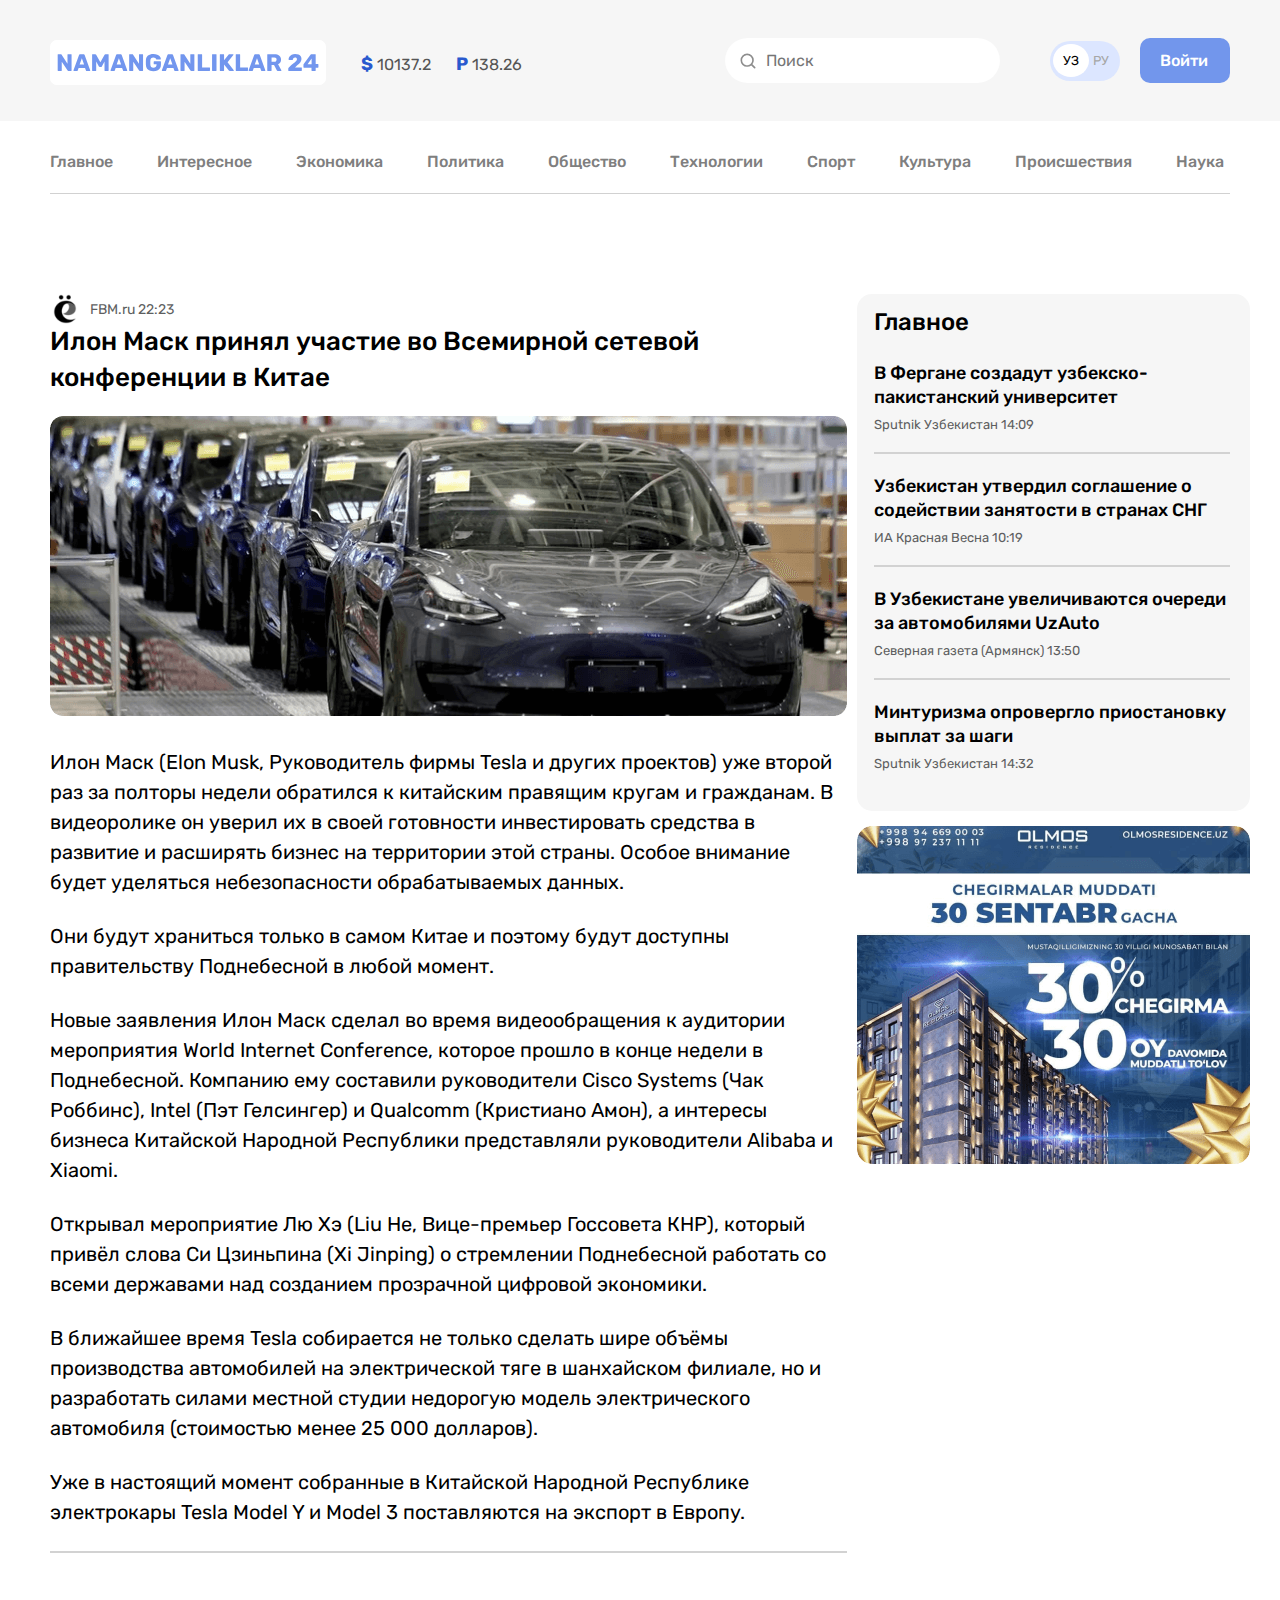
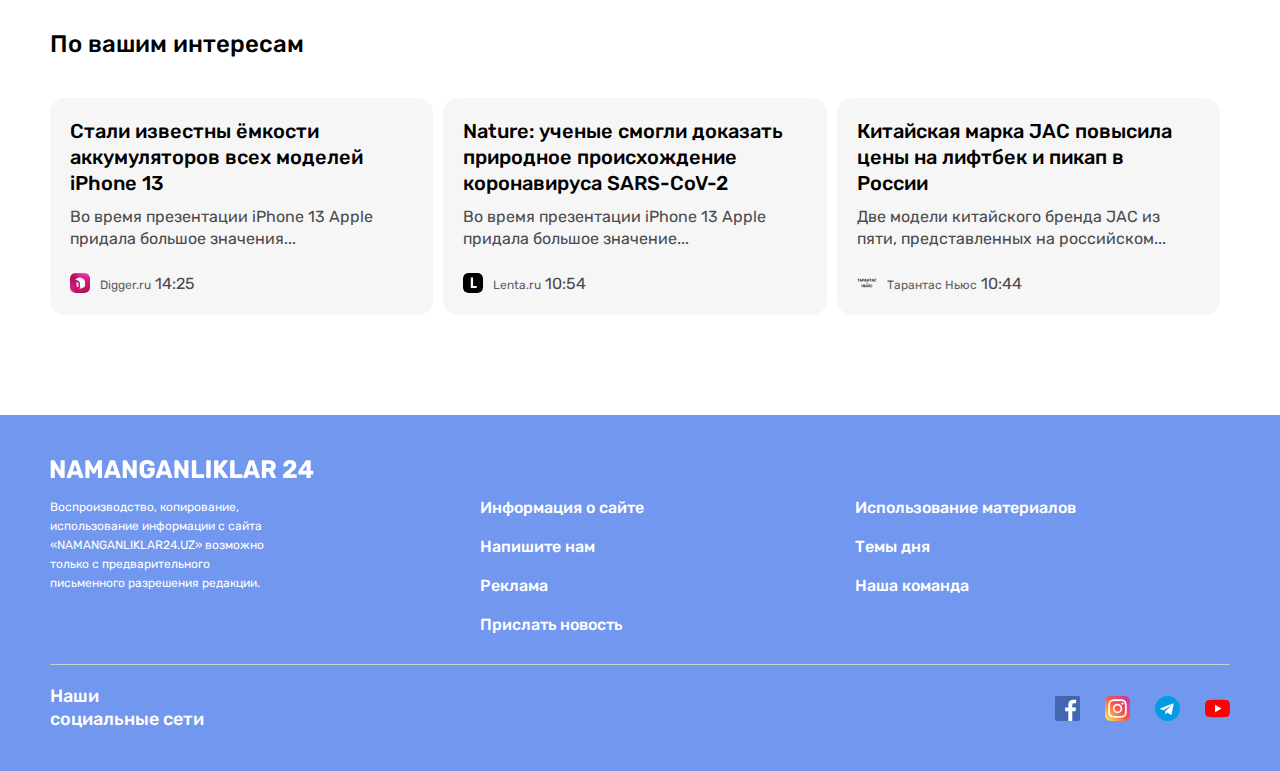
==== commit c7eb32c5: "Add site link" ====
--- a/article.html
+++ b/article.html
@@ -47,7 +47,7 @@
         <div class="site-header-left">
 
           <!-- GLOBAL SEARCH Start   -->
-          <form class="site-global-search" action="https://echo.htmlacademy.ru">
+          <form class="site-global-search" action="https://echo.html.academy.ru">
             <input class="site-global-search-input" type="text" placeholder="Поиск" aria-label="Поиск" required />
           </form>
           <span class="selectionLang">
--- a/css/styles.css
+++ b/css/styles.css
@@ -1,13 +1,26 @@
+/*
+* Prefixed by https://autoprefixer.github.io
+* PostCSS: v8.3.6,
+* Autoprefixer: v10.3.1
+* Browsers: last 4 version
+*/
+
+/* CUSTOM PROPERTY CSS START  */
+:root {
+    --accent-color: #7297ef;
+}
+
 /* _______________________________ B.R.R ______________________________________ */
 /* GLOBAL CSS  */
 * {
   margin: 0;
   padding: 0;
-  box-sizing: border-box !important;
+  -webkit-box-sizing: border-box !important;
+          box-sizing: border-box !important;
 }
 
 *:focus {
-  outline: 2px dashed #7297ef;
+  outline: 2px dashed var(--accent-color);
   outline-offset: 3px;
 }
 
@@ -17,8 +30,13 @@
 }
 
 body {
-  display: flex;
-  flex-direction: column;
+  display: -webkit-box;
+  display: -ms-flexbox;
+  display: flex;
+  -webkit-box-orient: vertical;
+  -webkit-box-direction: normal;
+      -ms-flex-direction: column;
+          flex-direction: column;
   height: 100%;
   margin: 0;
   padding: 0;
@@ -38,7 +56,26 @@
   margin-right: auto;
   padding-left: 50px;
   padding-right: 50px;
-  box-sizing: border-box;
+  -webkit-box-sizing: border-box;
+          box-sizing: border-box;
+}
+
+/* OVERLAY CSS START  */
+.overlay {
+  position: fixed;
+  width: 100%;
+  height: 100vh;
+  background: linear-gradient(0deg, rgba(0, 0, 0, 0.5), rgba(0, 0, 0, 0.5));
+  top:0;
+  left: 0;
+  bottom: 0;
+  z-index: 1 !important;
+  -webkit-backdrop-filter: blur(3px);
+          backdrop-filter: blur(3px);
+}
+
+.hidden {
+  display: none !important;
 }
 
 /* SITE HEADER Css Start   */
@@ -50,12 +87,20 @@
 }
 
 .site-header-container {
-  display: flex;
-  align-items: center;
-  justify-content: space-between;
+  display: -webkit-box;
+  display: -ms-flexbox;
+  display: flex;
+  -webkit-box-align: center;
+      -ms-flex-align: center;
+          align-items: center;
+  -webkit-box-pack: justify;
+      -ms-flex-pack: justify;
+          justify-content: space-between;
 }
 
 .site-header-right {
+  display: -webkit-box;
+  display: -ms-flexbox;
   display: flex;
 }
 
@@ -72,9 +117,15 @@
 }
 
 .rates-content {
-  display: flex;
-  align-items: center;
-  justify-content: space-between;
+  display: -webkit-box;
+  display: -ms-flexbox;
+  display: flex;
+  -webkit-box-align: center;
+      -ms-flex-align: center;
+          align-items: center;
+  -webkit-box-pack: justify;
+      -ms-flex-pack: justify;
+          justify-content: space-between;
   margin-left: 35px;
   margin-top: 8px;
 }
@@ -105,6 +156,8 @@
 }
 
 .site-header-left {
+  display: -webkit-box;
+  display: -ms-flexbox;
   display: flex;
 }
 
@@ -183,6 +236,7 @@
   line-height: 19px;
   margin-left: 20px;
   text-decoration: none;
+  cursor: pointer;
 }
 
 .site-header-btn:hover {
@@ -204,8 +258,11 @@
 }
 
 .site-nav-list {
-  display: flex;
-  flex-wrap: wrap;
+  display: -webkit-box;
+  display: -ms-flexbox;
+  display: flex;
+  -ms-flex-wrap: wrap;
+      flex-wrap: wrap;
   list-style-type: none;
   margin: 0;
   padding: 0;
@@ -230,7 +287,7 @@
 }
 
 .site-nav-item-link:hover {
-  color: #2959ce;
+  color: var(--accent-color);
   opacity: 0.8;
 }
 
@@ -245,6 +302,8 @@
 }
 
 .aside-banner-link {
+  display: -webkit-box;
+  display: -ms-flexbox;
   display: flex;
   margin: 0;
   padding: 0;
@@ -254,7 +313,10 @@
   width: 100%;
   display: block;
   border-radius: 9px;
-  object-fit: contain;
+  -o-object-fit: contain;
+     object-fit: contain;
+  display: -webkit-box;
+  display: -ms-flexbox;
   display: flex;
 }
 
@@ -268,7 +330,9 @@
 
 /* SITE MAIN CSS Start   */
 .site-main {
-  flex-grow: 1;
+  -webkit-box-flex: 1;
+      -ms-flex-positive: 1;
+          flex-grow: 1;
 }
 
 /* NEW SECTION CSS Start  */
@@ -277,15 +341,23 @@
 }
 
 .news-grid {
-  display: flex;
-  flex-wrap: wrap;
+  display: -webkit-box;
+  display: -ms-flexbox;
+  display: flex;
+  -ms-flex-wrap: wrap;
+      flex-wrap: wrap;
   margin-left: -10px;
   margin-bottom: -10px;
 }
 
 .news-grid-aricle {
-  display: flex;
-  flex-direction: column;
+  display: -webkit-box;
+  display: -ms-flexbox;
+  display: flex;
+  -webkit-box-orient: vertical;
+  -webkit-box-direction: normal;
+      -ms-flex-direction: column;
+          flex-direction: column;
   width: 393px;
   padding: 20px 17px 15px;
   margin-left: 10px;
@@ -325,6 +397,8 @@
 }
 
 .news-card-img-link {
+  display: -webkit-box;
+  display: -ms-flexbox;
   display: flex;
   margin-top: auto;
 }
@@ -334,7 +408,8 @@
   width: 100%;
   margin-bottom: 15px;
   border-radius: 10px;
-  object-fit: contain;
+  -o-object-fit: contain;
+     object-fit: contain;
 }
 
 .news-card-img:hover {
@@ -346,8 +421,12 @@
 }
 
 .article-card-footer {
-  display: flex;
-  align-items: center;
+  display: -webkit-box;
+  display: -ms-flexbox;
+  display: flex;
+  -webkit-box-align: center;
+      -ms-flex-align: center;
+          align-items: center;
 }
 
 .card-footer-source-icon-img {
@@ -357,9 +436,15 @@
 /* SITE ASIDE CSS START  */
 .aside-container {
   padding-top: 60px;
-  display: flex;
-  align-items: center;
-  justify-content: center;
+  display: -webkit-box;
+  display: -ms-flexbox;
+  display: flex;
+  -webkit-box-align: center;
+      -ms-flex-align: center;
+          align-items: center;
+  -webkit-box-pack: center;
+      -ms-flex-pack: center;
+          justify-content: center;
 }
 
 .site-aside-content {
@@ -367,6 +452,8 @@
   max-width: 1050px;
   background-image: url("../images/aside-card-img.png");
   background-repeat: no-repeat;
+  display: -webkit-box;
+  display: -ms-flexbox;
   display: flex;
 }
 
@@ -392,6 +479,7 @@
   background-color: #f78b3b;
   border-radius: 10px;
   text-decoration: none;
+  border: 0;
 }
 
 .site-aside-link:hover {
@@ -400,6 +488,64 @@
 
 .site-aside-link:active {
   opacity: 0.6;
+}
+
+/* SITE ASIDE MODAL CSS START  */
+.aside-modal-card {
+  position: absolute;
+  width: 100%;
+  max-width: 850px;
+  padding: 0;
+  top: 185%;
+  left: 50%;
+  transform: translate(-50%, -50%);
+  border-radius: 20px;
+  display: -webkit-box;
+  display: -ms-flexbox;
+  display: flex;
+  -webkit-box-orient: vertical;
+  -webkit-box-direction: normal;
+      -ms-flex-direction: column;
+          flex-direction: column;
+  text-align: center;
+  margin-right: auto;
+  margin-left: auto;
+  background-color: #fff;
+  z-index: 10 !important;
+}
+
+.modal-close-btn {
+  background: transparent;
+  border: 0;
+  -ms-flex-item-align: end;
+      align-self: flex-end;
+  padding: 25px;
+  outline: none;
+  color: #999;
+}
+
+.aside-modal-info {
+  text-align: center;
+  padding: 0px 145px 0px 170px;
+  margin-bottom: 50px;
+}
+
+.aside-modal-title {
+  margin: 0;
+  padding: 0;
+  font-weight: 500;
+  font-size: 26px;
+  line-height: 34px;
+  text-align: center;
+  color: #000;
+  margin-bottom: 25px;
+}
+
+.modal-btn-link {
+  margin: 0;
+  text-align: center;
+  display: inline-block;
+  width: 187px;
 }
 
 /* Major section css strart  */
@@ -409,6 +555,8 @@
 }
 
 .majorNews-container {
+  display: -webkit-box;
+  display: -ms-flexbox;
   display: flex;
   padding-bottom: 17px;
 }
@@ -434,8 +582,12 @@
   padding: 0;
   margin-bottom: 10px;
   margin-right: 10px;
-  display: flex;
-  align-items: center;
+  display: -webkit-box;
+  display: -ms-flexbox;
+  display: flex;
+  -webkit-box-align: center;
+      -ms-flex-align: center;
+          align-items: center;
   background-color: #f6f6f6;
   border-radius: 15px;
 }
@@ -455,7 +607,8 @@
   width: 210px;
   height: 165px;
   margin: 20px 0px 20px 17px;
-  object-fit: contain;
+  -o-object-fit: contain;
+     object-fit: contain;
 }
 
 .majorNews-card-info-wrap {
@@ -485,6 +638,8 @@
 }
 
 .majorNews-card-footer {
+  display: -webkit-box;
+  display: -ms-flexbox;
   display: flex;
 }
 
@@ -573,6 +728,8 @@
 }
 
 .majorNews-rihgt-aside {
+  display: -webkit-box;
+  display: -ms-flexbox;
   display: flex;
   margin: 0;
   padding: 0;
@@ -582,7 +739,8 @@
   border-radius: 15px;
   width: 393px;
   height: 338px;
-  object-fit: contain;
+  -o-object-fit: contain;
+     object-fit: contain;
 }
 
 .majorNews-card-link {
@@ -618,8 +776,11 @@
 .interecno-aside-images {
   width: 393px;
   height: 553px;
-  display: flex;
-  object-fit: contain;
+  display: -webkit-box;
+  display: -ms-flexbox;
+  display: flex;
+  -o-object-fit: contain;
+     object-fit: contain;
 }
 
 /* ARICLE Section Css Start  */
@@ -631,8 +792,12 @@
 }
 
 .article-icon-content {
-  display: flex;
-  align-items: center;
+  display: -webkit-box;
+  display: -ms-flexbox;
+  display: flex;
+  -webkit-box-align: center;
+      -ms-flex-align: center;
+          align-items: center;
 }
 
 .article-icon-wrap-img {
@@ -695,6 +860,8 @@
 .article-cards-list {
   margin: 0;
   padding: 0;
+  display: -webkit-box;
+  display: -ms-flexbox;
   display: flex;
   list-style-type: none;
 }
@@ -735,7 +902,7 @@
 .site-footer {
   padding-top: 40px;
   padding-bottom: 40px;
-  background-color: #7297ef;
+  background-color: var(--accent-color);
   color: #fff;
 }
 
@@ -744,11 +911,15 @@
 }
 
 .site-footer-logo-wrapper {
+  display: -webkit-box;
+  display: -ms-flexbox;
   display: flex;
   margin-bottom: 15px;
 }
 
 .site-footer-logo-link {
+  display: -webkit-box;
+  display: -ms-flexbox;
   display: flex;
 }
 
@@ -761,13 +932,18 @@
 }
 
 .site-footer-logo-img {
+  display: -webkit-box;
+  display: -ms-flexbox;
   display: flex;
   width: 264px;
   height: 28px;
-  object-fit: contain;
+  -o-object-fit: contain;
+     object-fit: contain;
 }
 
 .site-footer-about-info-wrapper {
+  display: -webkit-box;
+  display: -ms-flexbox;
   display: flex;
 }
 
@@ -780,8 +956,12 @@
 }
 
 .site-footer-links-wrapper {
-  display: flex;
-  flex-grow: 1;
+  display: -webkit-box;
+  display: -ms-flexbox;
+  display: flex;
+  -webkit-box-flex: 1;
+      -ms-flex-positive: 1;
+          flex-grow: 1;
 }
 
 .site-footer-links-list {
@@ -820,9 +1000,15 @@
 }
 
 .site-footer-socials-content {
-  display: flex;
-  align-items: center;
-  justify-content: space-between;
+  display: -webkit-box;
+  display: -ms-flexbox;
+  display: flex;
+  -webkit-box-align: center;
+      -ms-flex-align: center;
+          align-items: center;
+  -webkit-box-pack: justify;
+      -ms-flex-pack: justify;
+          justify-content: space-between;
 }
 
 .site-footer-socials-heading {
@@ -835,8 +1021,12 @@
 }
 
 .site-footer-socials-list {
-  display: flex;
-  align-items: center;
+  display: -webkit-box;
+  display: -ms-flexbox;
+  display: flex;
+  -webkit-box-align: center;
+      -ms-flex-align: center;
+          align-items: center;
   margin: 0;
   padding: 0;
   list-style-type: none;
@@ -847,20 +1037,21 @@
 }
 
 .site-footer-socials-link {
+  display: -webkit-box;
+  display: -ms-flexbox;
   display: flex;
 }
 
 .site-footer-socials-icon {
-  flex-shrink: 0;
+  -ms-flex-negative: 0;
+      flex-shrink: 0;
   width: 25px;
   height: 25px;
-  object-fit: contain;
+  -o-object-fit: contain;
+     object-fit: contain;
 }
 
 /* CONTACT PAGE SECTION CSS START  */
-.contact-page {
-}
-
 .contact-page-heading {
   margin: 0;
   margin-bottom: 20px;
@@ -868,15 +1059,37 @@
   font-weight: 500;
   font-size: 24px;
   line-height: 28px;
-  color: #000; 
+  color: #000;
 }
 
 .contact-page-content {
+  display: -webkit-box;
+  display: -ms-flexbox;
+  display: flex;
+  margin-bottom: 100px;
+}
+
+.contact-page-form-wrapper {
   width: 696px;
 }
 
+.contact-page-form {
+  display: -webkit-box;
+  display: -ms-flexbox;
+  display: flex;
+  -webkit-box-orient: vertical;
+  -webkit-box-direction: normal;
+      -ms-flex-direction: column;
+          flex-direction: column;
+}
+
 .form-groups-wrapper {
-  display: flex;
+  display: -webkit-box;
+  display: -ms-flexbox;
+  display: flex;
+  -webkit-box-pack: justify;
+      -ms-flex-pack: justify;
+          justify-content: space-between;
 }
 
 .form-groups-wrapper:not(:last-child) {
@@ -896,7 +1109,7 @@
   display: block;
   width: 100%;
   padding: 18px 20px;
-  border: 1px solid rgba(0,0,0,0.2);
+  border: 1px solid rgba(0, 0, 0, 0.2);
   border-radius: 10px;
 }
 
@@ -905,8 +1118,74 @@
   resize: vertical;
 }
 
-.button {
+.contact-page-form-submit-wrapper {
+  margin-top: 20px;
+  -ms-flex-item-align: end;
+      align-self: flex-end;
 }
 
 .button-primary {
-}
+  padding: 17px 30px;
+  background-color: var(--accent-color);
+  border-radius: 10px;
+  font-family: Rubik;
+  font-style: normal;
+  font-weight: 500;
+  font-size: 16px;
+  line-height: 19px;
+  border: 0;
+  color: #fff;
+  margin-left: auto;
+}
+
+/* DEFINATIONS CARD CSS START  */
+.contact-page-definations-card {
+  width: 494px;
+  margin-left: 10px;
+}
+
+.definitions-card {
+  background-color: #f6f6f6;
+  padding: 40px 25px;
+  border-radius: 10px;
+}
+
+.definitions-card-item {
+  color: #000;
+  margin-bottom: 20px;
+  border-bottom: 1px solid #d2d2d2;
+}
+
+.definitions-card-title {
+  margin: 0;
+  padding: 0;
+  font-style: normal;
+  font-weight: 500;
+  font-size: 20px;
+  line-height: 24px;
+  margin-bottom: 7px;
+}
+
+.definitions-card-value {
+  font-style: normal;
+  font-weight: normal;
+  font-size: 16px;
+  line-height: 19px;
+  margin-bottom: 20px;
+}
+
+.definitions-card-value-link {
+  text-decoration: none;
+  color: #000;
+}
+
+/* RETINA BACKGROUND IMAGE CSS START  */
+@media only screen and (-webkit-min-device-pixel-ratio: 2),
+  only screen and (-o-min-device-pixel-ratio: 2/1),
+  only screen and (min-device-pixel-ratio: 2),
+  only screen and (min-resolution: 192dpi),
+  only screen and (min-resolution: 2dppx) {
+  .site-aside-content {
+    background-image: url("../images/aside-card-img@2x.png");
+  }
+}